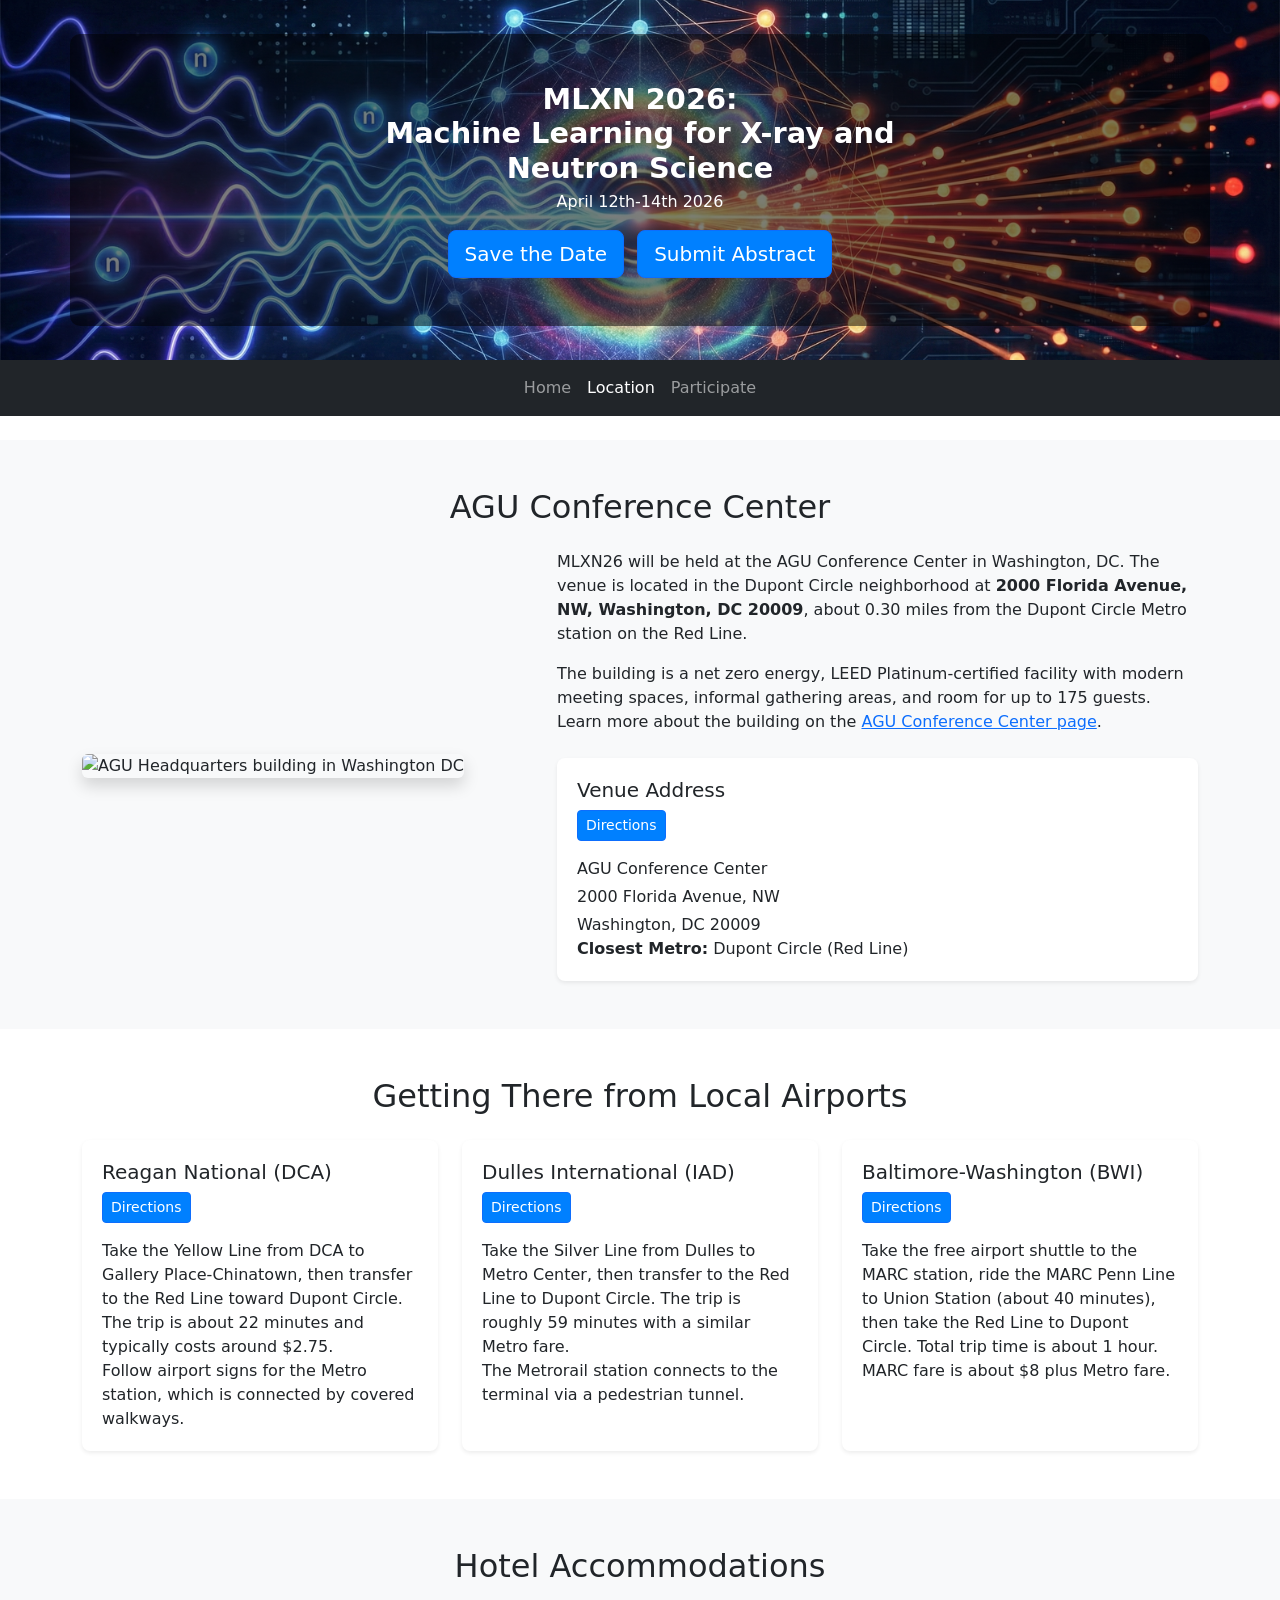
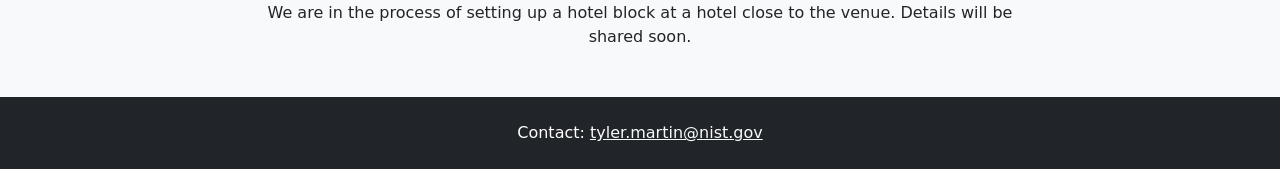
==== location.html @ a0e5fe4f "adds location and participation pages, updates index with new links and event details for MLXN 2026 " ====
<!DOCTYPE html>
<html lang="en">
<head>
    <meta charset="UTF-8">
    <meta name="viewport" content="width=device-width, initial-scale=1.0">
    <title>MLXN 2026 Symposium | Location</title>

    <link href="https://cdn.jsdelivr.net/npm/bootstrap@5.3.2/dist/css/bootstrap.min.css" rel="stylesheet">
    <link href="styles.css" rel="stylesheet">

    <!-- NIST Footer -->
   <link rel="stylesheet" href="https://pages.nist.gov/nist-header-footer/css/nist-combined.css">
   <script src="https://pages.nist.gov/nist-header-footer/js/nist-header-footer.js" type="text/javascript" defer="defer"></script>

    <!-- NIST Leave Notice -->
    <script type="text/javascript" src="https://code.jquery.com/jquery-1.12.4.min.js"></script>
    <script type="text/javascript" src="https://pages.nist.gov/leaveNotice/js/jquery.leaveNotice-nist.min.js"></script>
    <link rel="stylesheet" type="text/css" href="https://pages.nist.gov/leaveNotice/css/jquery.leaveNotice.css" />

    <script type="text/javascript">
        $(function(){
         $('a[rel=external]').leaveNotice();
        });
    </script>
</head>
<body>
    <!-- Hero Section -->
    <header class="hero d-flex flex-column justify-content-center align-items-center text-center">
        <div class="container text-white py-5">
            <h1 class="display-4 fw-bold">MLXN 2026:<br/> Machine Learning for X-ray and <br/> Neutron Science</h1>
            <p class="lead"> April 12th-14th 2026 </p>
            <div class="mt-3">
                <a href="https://forms.gle/ynrV3esvsdwa7TJN9" rel="external" class="btn btn-primary btn-lg me-2">Save the Date</a>
                <a href="https://forms.gle/KNJUFj6BRtzy6MuB9" rel="external" class="btn btn-primary btn-lg">Submit Abstract</a>
            </div>
        </div>
    </header>

    <!-- Navigation Bar -->
    <nav class="navbar navbar-expand-lg navbar-dark bg-dark mb-4">
        <div class="container">
            <button class="navbar-toggler" type="button" data-bs-toggle="collapse" data-bs-target="#navbarNav" aria-controls="navbarNav" aria-expanded="false" aria-label="Toggle navigation">
                <span class="navbar-toggler-icon"></span>
            </button>
            <div class="collapse navbar-collapse justify-content-center" id="navbarNav">
                <ul class="navbar-nav">
                    <li class="nav-item">
                        <a class="nav-link" href="index.html">Home</a>
                    </li>
                    <li class="nav-item">
                        <a class="nav-link active" href="location.html">Location</a>
                    </li>
                    <li class="nav-item">
                        <a class="nav-link" href="participate.html">Participate</a>
                    </li>
                    <!-- 
                    <li class="nav-item">
                        <a class="nav-link" href="schedule.html">Schedule</a>
                    </li>
                    <li class="nav-item">
                        <a class="nav-link" href="https://forms.gle/H5YNSt72dLBRPrXT7" rel="external">Meeting Registration</a>
                    </li>
                    <li class="nav-item">
                        <a class="nav-link" href="https://forms.gle/bDFXMEPGEKgv2yoD7" rel="external">Talk Submission</a>
                    </li> 
                    -->
                </ul>
            </div>
        </div>
    </nav>

    <!-- Conference Center Section -->
    <section class="py-5 bg-light">
        <div class="container">
            <h2 class="text-center mb-4">AGU Conference Center</h2>
            <div class="row align-items-center g-4">
                <div class="col-lg-5">
                    <img src="https://www.agu.org/-/media/Feature/Common/Agu/Images/Building/AboutAGU_642x650.jpg" alt="AGU Headquarters building in Washington DC" class="img-fluid rounded shadow w-100" style="max-height: 420px; object-fit: cover;">
                </div>
                <div class="col-lg-7">
                    <p class="mt-0">
                        MLXN26 will be held at the AGU Conference Center in Washington, DC. The venue is located in the
                        Dupont Circle neighborhood at <strong>2000 Florida Avenue, NW, Washington, DC 20009</strong>,
                        about 0.30 miles from the Dupont Circle Metro station on the Red Line.
                    </p>
                    <p class="mt-3">
                        The building is a net zero energy, LEED Platinum-certified facility with modern meeting spaces,
                        informal gathering areas, and room for up to 175 guests. Learn more about the building on the
                        <a href="https://www.agu.org/building/pages/reserve" rel="external">AGU Conference Center page</a>.
                    </p>
                    <div class="card shadow-sm mt-4">
                        <div class="card-body">
                            <h5 class="card-title">Venue Address</h5>
                            <a href="https://www.google.com/maps/search/?api=1&query=2000+Florida+Avenue+NW,+Washington,+DC+20009" rel="external" class="btn btn-primary btn-sm mb-3">Directions</a>
                            <p class="card-text mb-1">AGU Conference Center</p>
                            <p class="card-text mb-1">2000 Florida Avenue, NW</p>
                            <p class="card-text">Washington, DC 20009</p>
                            <p class="card-text mb-0"><strong>Closest Metro:</strong> Dupont Circle (Red Line)</p>
                        </div>
                    </div>
                </div>
            </div>
        </div>
    </section>

    <!-- Getting There Section -->
    <section class="py-5">
        <div class="container">
            <h2 class="text-center mb-4">Getting There from Local Airports</h2>
            <div class="row g-4">
                <div class="col-lg-4">
                    <div class="card h-100 shadow-sm">
                        <div class="card-body">
                            <h5 class="card-title">Reagan National (DCA)</h5>
                            <a href="https://www.google.com/maps/dir/Ronald+Reagan+Washington+National+Airport,+Arlington,+VA/2000+Florida+Avenue+NW,+Washington,+DC+20009" rel="external" class="btn btn-primary btn-sm mb-3">Directions</a>
                            <p class="card-text">
                                Take the Yellow Line from DCA to Gallery Place-Chinatown, then transfer to the Red Line
                                toward Dupont Circle. The trip is about 22 minutes and typically costs around $2.75.
                            </p>
                            <p class="card-text">
                                Follow airport signs for the Metro station, which is connected by covered walkways.
                            </p>
                        </div>
                    </div>
                </div>
                <div class="col-lg-4">
                    <div class="card h-100 shadow-sm">
                        <div class="card-body">
                            <h5 class="card-title">Dulles International (IAD)</h5>
                            <a href="https://www.google.com/maps/dir/Washington+Dulles+International+Airport,+Saarinen+Circle,+Sterling,+VA/2000+Florida+Avenue+NW,+Washington,+DC+20009" rel="external" class="btn btn-primary btn-sm mb-3">Directions</a>
                            <p class="card-text">
                                Take the Silver Line from Dulles to Metro Center, then transfer to the Red Line to
                                Dupont Circle. The trip is roughly 59 minutes with a similar Metro fare.
                            </p>
                            <p class="card-text">
                                The Metrorail station connects to the terminal via a pedestrian tunnel.
                            </p>
                        </div>
                    </div>
                </div>
                <div class="col-lg-4">
                    <div class="card h-100 shadow-sm">
                        <div class="card-body">
                            <h5 class="card-title">Baltimore-Washington (BWI)</h5>
                            <a href="https://www.google.com/maps/dir/Baltimore%2FWashington+International+Airport,+Baltimore,+MD/2000+Florida+Avenue+NW,+Washington,+DC+20009" rel="external" class="btn btn-primary btn-sm mb-3">Directions</a>
                            <p class="card-text">
                                Take the free airport shuttle to the MARC station, ride the MARC Penn Line to Union Station
                                (about 40 minutes), then take the Red Line to Dupont Circle. Total trip time is about 1 hour.
                            </p>
                            <p class="card-text">
                                MARC fare is about $8 plus Metro fare.
                            </p>
                        </div>
                    </div>
                </div>
            </div>
        </div>
    </section>

    <!-- Hotel Section -->
    <section class="py-5 bg-light">
        <div class="container text-center">
            <h2>Hotel Accommodations</h2>
            <p class="mt-3">
                We are in the process of setting up a hotel block at a hotel close to the venue. Details will be shared soon.
            </p>
        </div>
    </section>

    <!-- Footer -->
    <footer class="py-4 bg-dark text-white text-center">
        <p>Contact: <a href="mailto:tyler.martin@nist.gov" class="text-light">tyler.martin@nist.gov</a></p>
    </footer>

    <script src="https://cdn.jsdelivr.net/npm/bootstrap@5.3.2/dist/js/bootstrap.bundle.min.js"></script>
</body>
</html>
---- styles.css ----
/* Hero Section */
.hero {
    position: relative;
    background: url('header.png') no-repeat center top/cover;
    background-position: center 30%; /* Focus on the top 30% of the image */
    height: 40vh;
    display: flex;
    justify-content: center;
    align-items: center;
    text-align: center;
    padding: 20px;
    overflow: hidden; /* Ensure the image doesn't overflow */
}

.hero .container {
    background: rgba(0, 0, 0, 0.5);
    padding: 15px;
    border-radius: 10px;
    width: 100%;
}

.hero h1 {
    font-size: 1.8em;
    margin: 0;
}

.hero p {
    font-size: 1em;
    margin: 5px 0 15px;
    max-width: none;
}

p {
    max-width: 750px;
    margin: 0 auto;
}

/* Buttons */
button {
    padding: 10px 20px;
    border: none;
    border-radius: 5px;
    cursor: pointer;
    font-size: 16px;
}

.btn-primary {
    background: #0080ff;
    color: white;
}

.btn-primary:hover {
    background: #0056b3;
}

.btn-secondary {
    background: #ddd;
    color: #333;
}

.btn-secondary:hover {
    background: #bbb;
}

#gantt-chart {
    margin: 0 auto;
    max-width: 900px; /* Make the chart responsive */
}

/* Responsive adjustments */
@media (max-width: 576px) {
    .hero {
        height: auto;
        padding: 30px 20px;
    }

    .hero h1 {
        font-size: 1.5em;
    }

    .hero p {
        font-size: 0.9em;
    }

    .btn-primary, .btn-secondary {
        font-size: 14px;
        padding: 8px 16px;
    }

    .container {
        padding: 10px;
    }
    
    /* Improved mobile schedule layout */
    .schedule-container {
        height: 50vh; /* Reduce height on mobile for better usability */
        margin-bottom: 20px; /* Add spacing between table and details pane */
        -webkit-overflow-scrolling: touch; /* Smooth scrolling on iOS */
    }
    
    .event-details {
        height: auto; /* Let it take natural height on mobile */
        max-height: 75vh; /* Limit maximum height but give more space */
        margin-top: 30px; /* Add more spacing from the table */
    }
    
    .event-details-scroll {
        max-height: calc(50vh - 56px); /* Adjust for mobile */
        -webkit-overflow-scrolling: touch; /* Smooth scrolling on iOS */
    }
    
    #scheduleTable td {
        padding: 10px 8px; /* Reduce padding on mobile for more content space */
    }
    
    /* Make table more touch-friendly */
    .event-row {
        padding: 12px 0;
    }
    
    /* Improve visibility of active row on mobile */
    #scheduleTable tbody tr.active {
        background-color: rgba(13, 110, 253, 0.2); /* More visible highlight */
    }
    
    /* Fix for PDF export button and region indicators on mobile */
    .card-header .d-flex {
        flex-direction: column;
        align-items: flex-start !important;
    }
    
    #exportPdf {
        margin-top: 12px;
        align-self: flex-start;
    }
    
    /* Region indicators spacing on mobile */
    .region-indicator + span {
        white-space: nowrap;
    }
    
    #scheduleTable tbody tr {
        min-height: 50px; /* Ensure touch targets are large enough */
    }
}

.schedule-container {
    height: 80vh;
    overflow-y: auto;
}
.event-details {
    position: sticky;
    top: 0;
    height: 80vh;
}
.event-details .card {
    display: flex;
    flex-direction: column;
    height: 100%;
}
.event-details-scroll {
    overflow-y: auto;
    max-height: calc(80vh - 56px); /* Subtract the header height */
}
.event-row {
    cursor: pointer;
    transition: background-color 0.2s;
}
.event-row:hover {
    background-color: #f8f9fa;
}
.event-row.active {
    background-color: #e9ecef;
}
.event-details-card {
    display: none;
}
.event-details-card.show {
    display: block;
}
.time-cell {
    display: flex;
    align-items: center;
}
.combined-time {
    white-space: nowrap;
}
.utc-time {
    display: block;
    font-weight: bold;
}
.local-time {
    display: block;
    color: #666;
    font-size: 0.85em;
    margin-top: 2px;
}

#scheduleTable {
    border-collapse: separate;
    border-spacing: 0;
}

#scheduleTable thead th {
    background-color: #f8f9fa;
    border-bottom: 2px solid #dee2e6;
    position: sticky;
    top: 0;
    z-index: 10;
    padding: 12px 15px;
    font-weight: 600;
}

#scheduleTable tbody tr {
    transition: all 0.2s ease;
    border-left: 3px solid transparent;
}

#scheduleTable tbody tr:hover {
    background-color: rgba(13, 110, 253, 0.05);
    border-left: 3px solid #0d6efd;
}

#scheduleTable tbody tr.active {
    background-color: rgba(13, 110, 253, 0.1);
    border-left: 3px solid #0d6efd;
}

#scheduleTable td {
    padding: 12px 15px;
    vertical-align: middle;
}

.card {
    border: none;
    box-shadow: 0 4px 6px rgba(0, 0, 0, 0.1);
    border-radius: 8px;
    overflow: hidden;
}

.card-header {
    background-color: #f8f9fa;
    border-bottom: 1px solid rgba(0, 0, 0, 0.05);
    padding: 15px 20px;
}

.card-body {
    padding: 20px;
}

/* Region indicators */
.region-indicators {
    display: flex;
    gap: 5px;
}

.region-indicator {
    display: inline-block;
    width: 12px;
    height: 12px;
    border-radius: 50%;
    margin-right: 5px; /* Increased spacing */
}

.region-europe {
    background-color: #1f77b4;
}
.region-eastern {
    background-color: #ff7f0e;
}
.region-western {
    background-color: #2ca02c;
}
.region-asia {
    background-color: #d62728;
}

/* Event details styling */
.event-details-card {
    opacity: 0;
    transform: translateY(10px);
    transition: all 0.3s ease;
}

.event-details-card.show {
    opacity: 1;
    transform: translateY(0);
}

#eventTags .badge {
    font-weight: 500;
    padding: 6px 10px;
    border-radius: 4px;
    margin-bottom: 8px;
}

#eventTitle {
    font-weight: 600;
    line-height: 1.3;
    font-size: 1.4rem;
}

.schedule-container {
    border-radius: 8px;
    overflow: hidden;
}

/* Scrollbar styling */
::-webkit-scrollbar {
    width: 8px;
    height: 8px;
}

::-webkit-scrollbar-track {
    background: #f1f1f1;
    border-radius: 10px;
}

::-webkit-scrollbar-thumb {
    background: #c1c1c1;
    border-radius: 10px;
}

::-webkit-scrollbar-thumb:hover {
    background: #a8a8a8;
}

/* Alert styling */
.alert {
    border-radius: 8px;
    border: none;
    box-shadow: 0 2px 4px rgba(0, 0, 0, 0.05);
}

/* Location section styling */
.location-section {
    background-color: #e9ecef;
    border-top: 3px solid #dee2e6;
    border-bottom: 3px solid #dee2e6;
}
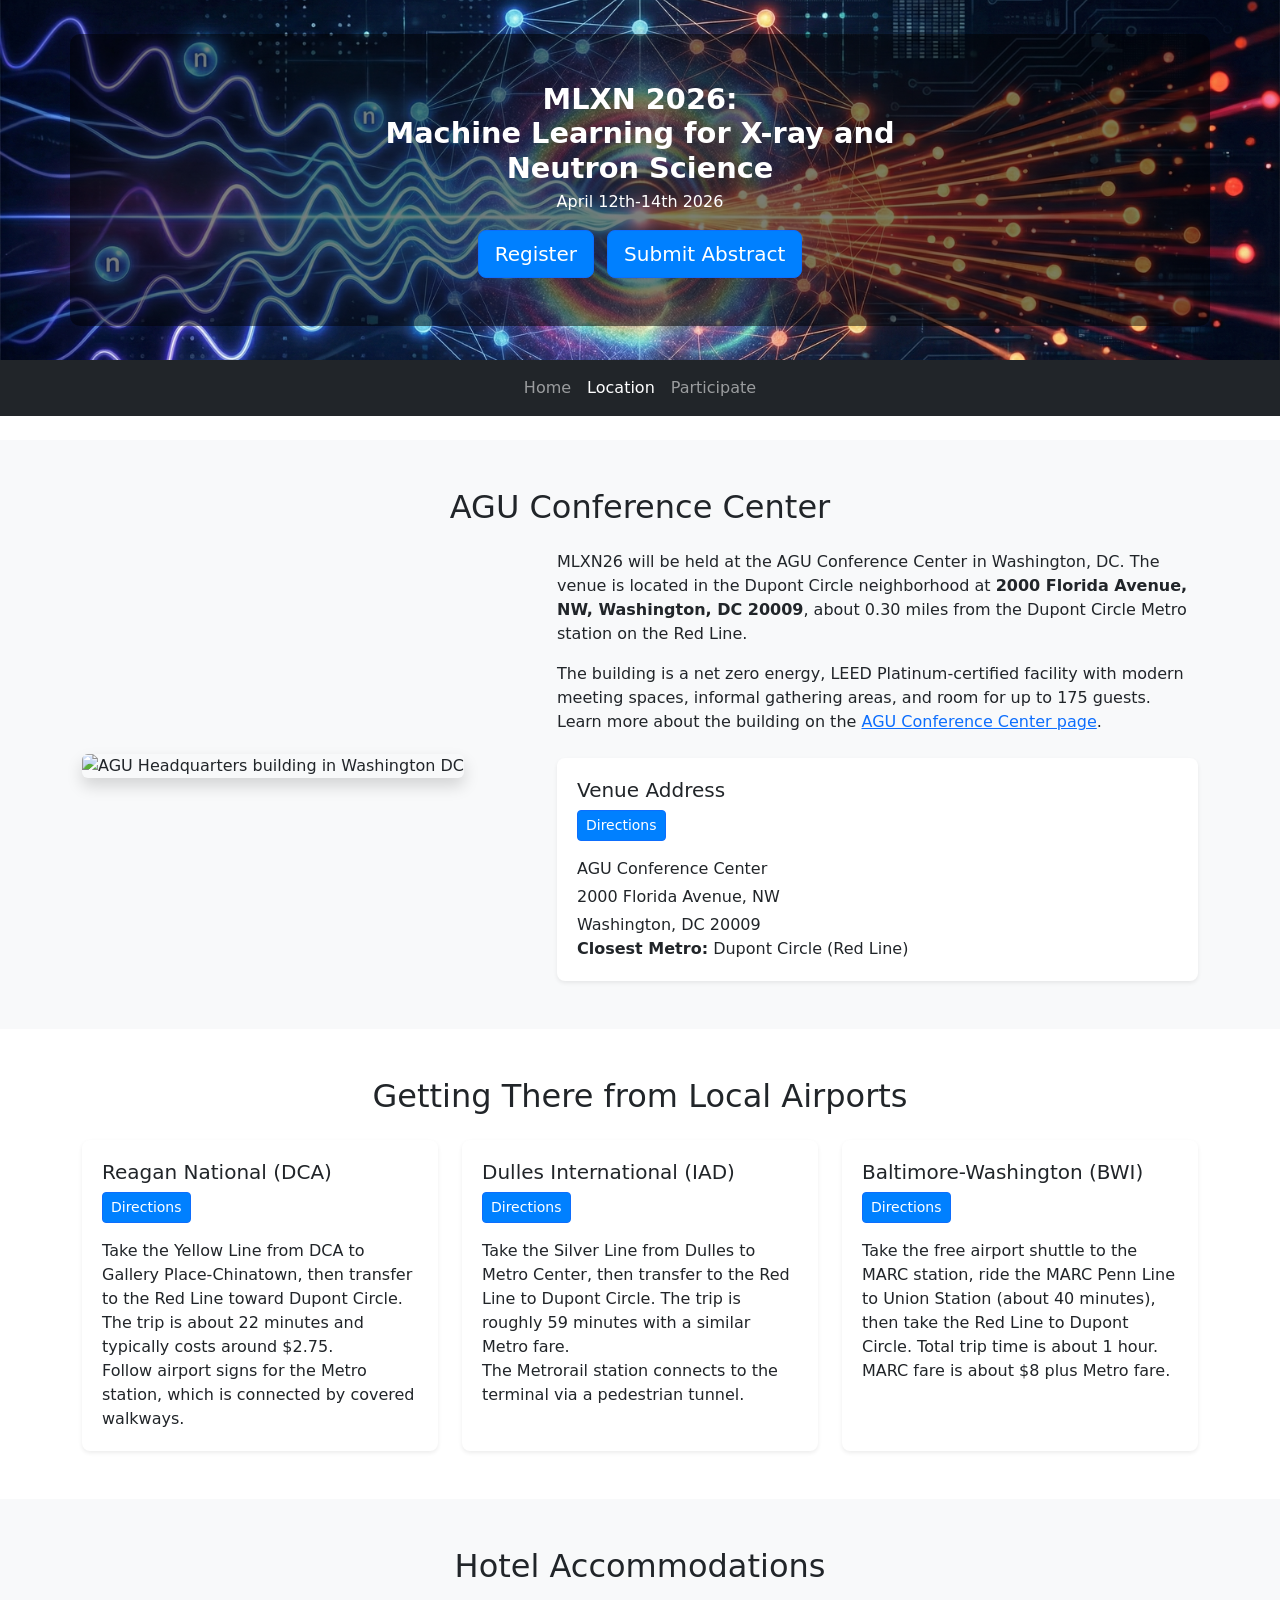
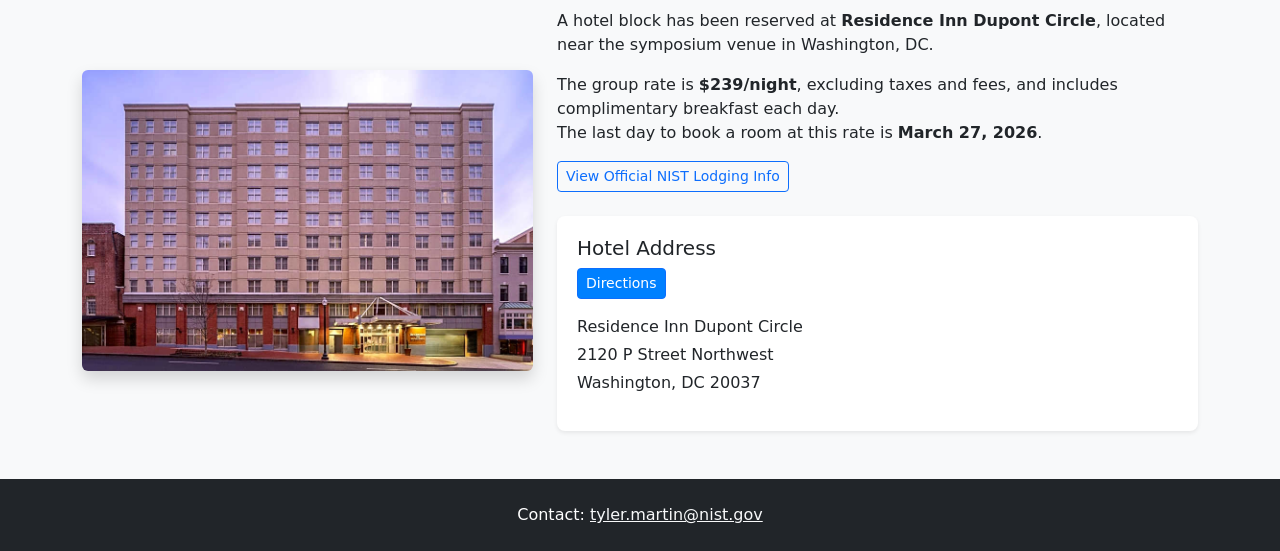
==== commit 99bb0dce: "refactors external link handling, updates registration links, and adds hotel accommodations section " ====
--- a/location.html
+++ b/location.html
@@ -19,7 +19,9 @@
 
     <script type="text/javascript">
         $(function(){
-         $('a[rel=external]').leaveNotice();
+         $('a[rel=external]').filter(function () {
+             return !/\.nist\.gov$/i.test(this.hostname) && this.hostname.toLowerCase() !== 'nist.gov';
+         }).leaveNotice();
         });
     </script>
 </head>
@@ -30,7 +32,7 @@
             <h1 class="display-4 fw-bold">MLXN 2026:<br/> Machine Learning for X-ray and <br/> Neutron Science</h1>
             <p class="lead"> April 12th-14th 2026 </p>
             <div class="mt-3">
-                <a href="https://forms.gle/ynrV3esvsdwa7TJN9" rel="external" class="btn btn-primary btn-lg me-2">Save the Date</a>
+                <a href="https://www.nist.gov/news-events/events/2026/04/mlxn-machine-learning-x-ray-and-neutron-scattering" rel="external" class="btn btn-primary btn-lg me-2">Register</a>
                 <a href="https://forms.gle/KNJUFj6BRtzy6MuB9" rel="external" class="btn btn-primary btn-lg">Submit Abstract</a>
             </div>
         </div>
@@ -159,11 +161,38 @@
 
     <!-- Hotel Section -->
     <section class="py-5 bg-light">
-        <div class="container text-center">
-            <h2>Hotel Accommodations</h2>
-            <p class="mt-3">
-                We are in the process of setting up a hotel block at a hotel close to the venue. Details will be shared soon.
-            </p>
+        <div class="container">
+            <h2 class="text-center mb-4">Hotel Accommodations</h2>
+            <div class="row align-items-center g-4">
+                <div class="col-lg-5">
+                    <img src="residence_inn.jpeg" alt="Dupont Circle neighborhood near Residence Inn hotel" class="img-fluid rounded shadow w-100" style="max-height: 420px; object-fit: cover;">
+                </div>
+                <div class="col-lg-7">
+                    <p class="mt-0">
+                        A hotel block has been reserved at <strong>Residence Inn Dupont Circle</strong>, located near the
+                        symposium venue in Washington, DC.
+                    </p>
+                    <p class="mt-3">
+                        The group rate is <strong>$239/night</strong>, excluding taxes and fees, and includes complimentary
+                        breakfast each day.
+                    </p>
+                    <p class="mb-0">
+                        The last day to book a room at this rate is <strong>March 27, 2026</strong>.
+                    </p>
+                    <p class="mt-3">
+                        <a href="https://www.nist.gov/news-events/events/2026/04/mlxn-machine-learning-x-ray-and-neutron-scattering" rel="external" class="btn btn-outline-primary btn-sm">View Official NIST Lodging Info</a>
+                    </p>
+                    <div class="card shadow-sm mt-4">
+                        <div class="card-body">
+                            <h5 class="card-title">Hotel Address</h5>
+                            <a href="https://www.google.com/maps/search/?api=1&query=2120+P+Street+Northwest,+Washington,+DC+20037" rel="external" class="btn btn-primary btn-sm mb-3">Directions</a>
+                            <p class="card-text mb-1">Residence Inn Dupont Circle</p>
+                            <p class="card-text mb-1">2120 P Street Northwest</p>
+                            <p class="card-text mb-3">Washington, DC 20037</p>
+                        </div>
+                    </div>
+                </div>
+            </div>
         </div>
     </section>
 
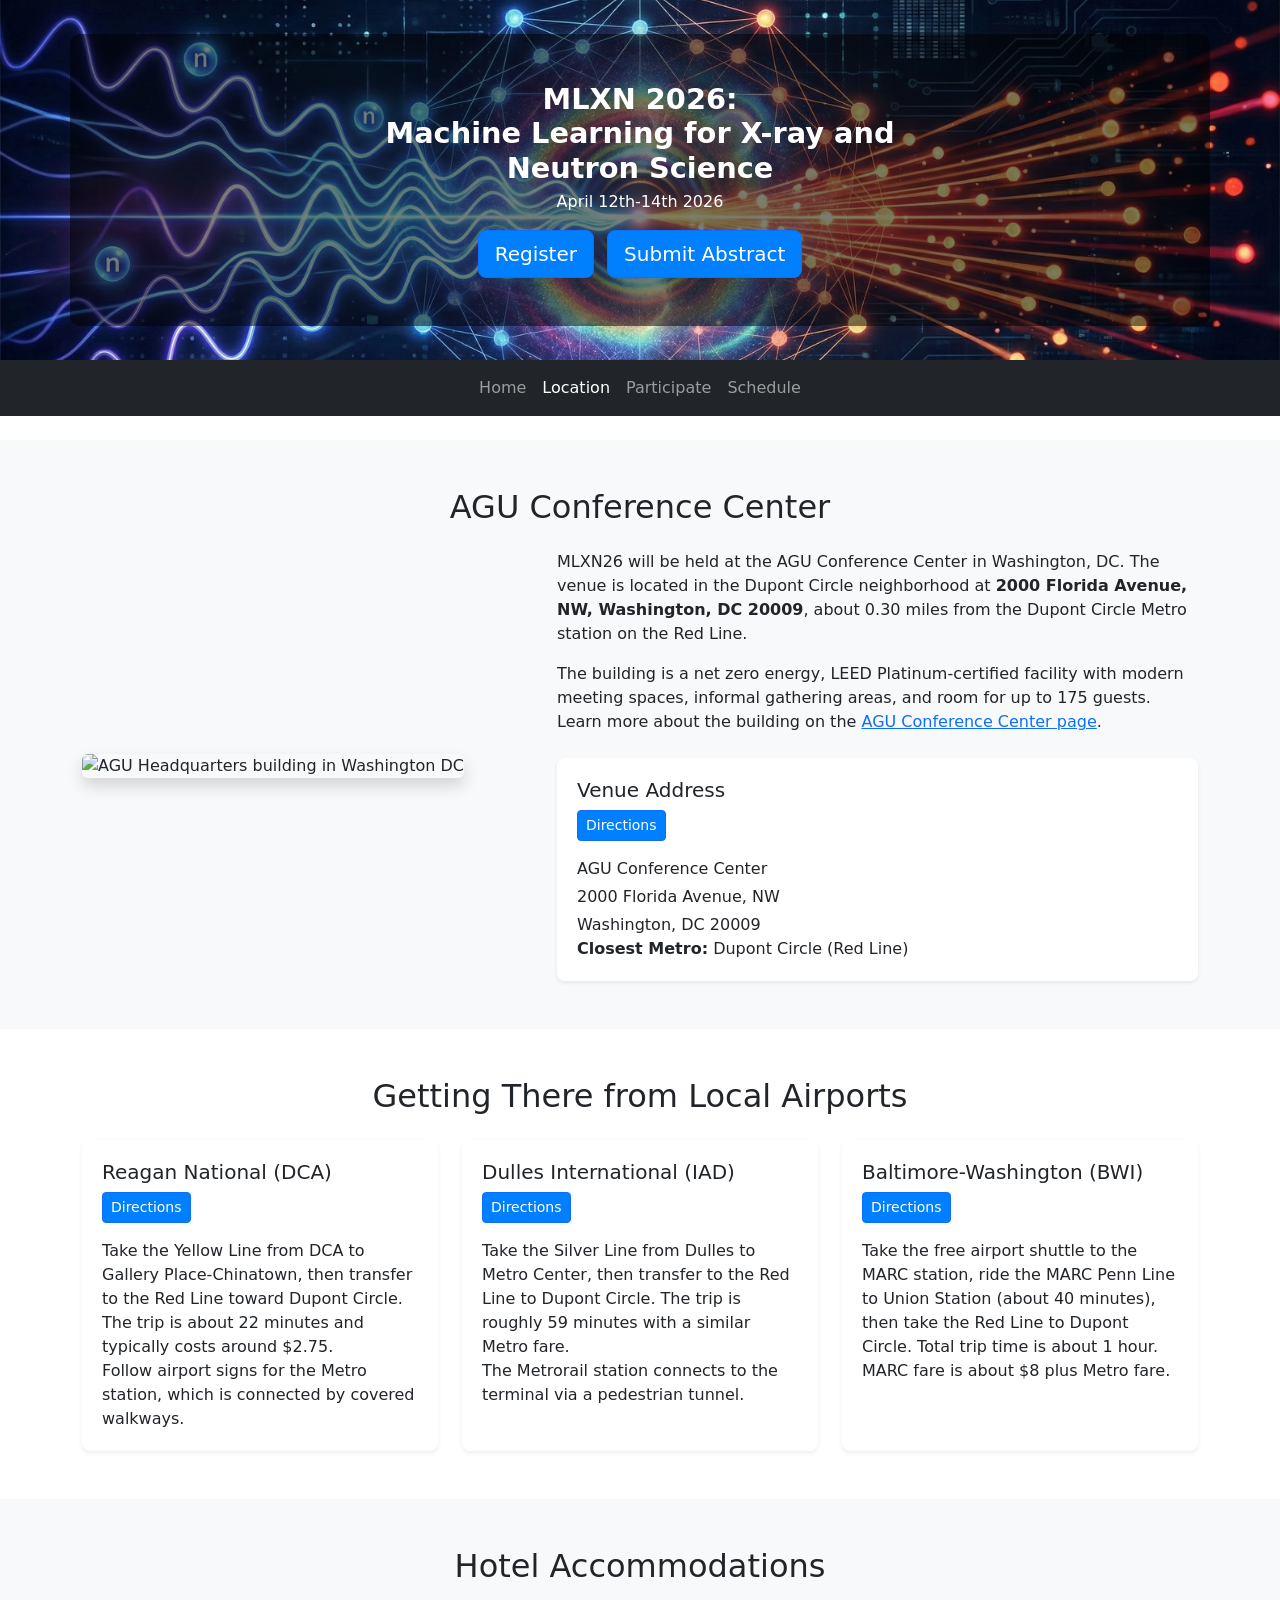
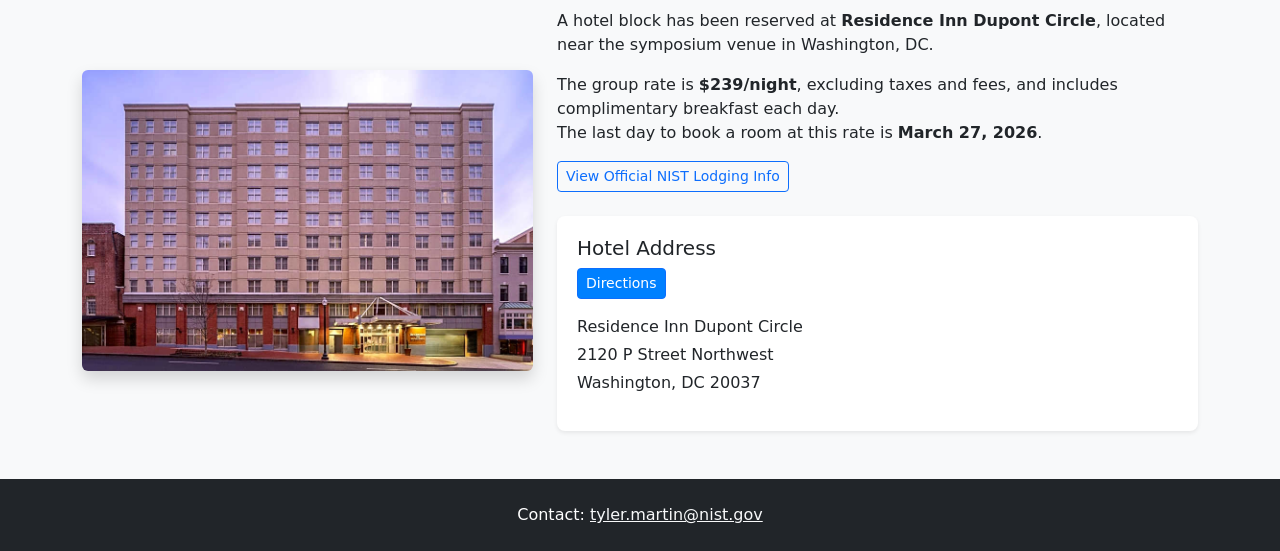
==== commit 149f1ab1: "Add new images and update schedule page - Added multiple new images for speakers and placeholders in" ====
--- a/location.html
+++ b/location.html
@@ -55,10 +55,10 @@
                     <li class="nav-item">
                         <a class="nav-link" href="participate.html">Participate</a>
                     </li>
+                    <li class="nav-item">
+                        <a class="nav-link" href="schedule.html">Schedule</a>
+                    </li>
                     <!-- 
-                    <li class="nav-item">
-                        <a class="nav-link" href="schedule.html">Schedule</a>
-                    </li>
                     <li class="nav-item">
                         <a class="nav-link" href="https://forms.gle/H5YNSt72dLBRPrXT7" rel="external">Meeting Registration</a>
                     </li>
--- a/styles.css
+++ b/styles.css
@@ -337,4 +337,122 @@
     background-color: #e9ecef;
     border-top: 3px solid #dee2e6;
     border-bottom: 3px solid #dee2e6;
-}+}
+
+.schedule-page {
+    background:
+        radial-gradient(circle at top right, rgba(13, 110, 253, 0.08), transparent 28%),
+        linear-gradient(180deg, #f8fbff 0%, #ffffff 38%);
+}
+
+.schedule-intro {
+    max-width: 760px;
+    margin: 0 auto 2rem;
+    text-align: center;
+}
+
+.schedule-intro .eyebrow {
+    display: inline-block;
+    margin-bottom: 0.75rem;
+    padding: 0.35rem 0.85rem;
+    border-radius: 999px;
+    background: rgba(13, 110, 253, 0.1);
+    color: #0d6efd;
+    font-size: 0.8rem;
+    font-weight: 700;
+    letter-spacing: 0.08em;
+    text-transform: uppercase;
+}
+
+.speaker-grid {
+    display: grid;
+    grid-template-columns: repeat(auto-fit, minmax(240px, 1fr));
+    gap: 1.25rem;
+}
+
+.speaker-card {
+    position: relative;
+    display: flex;
+    flex-direction: column;
+    height: 100%;
+    border: 1px solid rgba(13, 110, 253, 0.1);
+    border-radius: 18px;
+    background: linear-gradient(180deg, #ffffff 0%, #f7faff 100%);
+    box-shadow: 0 12px 30px rgba(15, 23, 42, 0.07);
+    transition: transform 0.2s ease, box-shadow 0.2s ease;
+}
+
+.speaker-card::before {
+    content: "";
+    position: absolute;
+    inset: 0 auto auto 0;
+    width: 100%;
+    height: 4px;
+    border-radius: 18px 18px 0 0;
+    background: linear-gradient(90deg, #0d6efd, #63a4ff);
+}
+
+.speaker-card:hover {
+    transform: translateY(-3px);
+    box-shadow: 0 16px 34px rgba(15, 23, 42, 0.12);
+}
+
+.speaker-photo-wrap {
+    aspect-ratio: 1 / 1;
+    overflow: hidden;
+    border-radius: 18px 18px 0 0;
+    background: linear-gradient(180deg, #eef4fb 0%, #e3edf9 100%);
+}
+
+.speaker-photo {
+    width: 100%;
+    height: 100%;
+    object-fit: cover;
+    object-position: center;
+    display: block;
+}
+
+.speaker-photo.placeholder {
+    object-fit: contain;
+    padding: 2rem;
+}
+
+.speaker-card-body {
+    padding: 1.35rem 1.5rem 1.5rem;
+}
+
+.speaker-name {
+    margin: 0 0 0.75rem;
+    font-size: 1.15rem;
+    line-height: 1.35;
+}
+
+.speaker-affiliation {
+    margin: 0;
+    color: #495057;
+    font-weight: 500;
+}
+
+.speaker-affiliation.missing {
+    color: #6c757d;
+    font-style: italic;
+    font-weight: 400;
+}
+
+@media (max-width: 576px) {
+    .speaker-grid {
+        grid-template-columns: 1fr;
+    }
+
+    .speaker-card {
+        border-radius: 16px;
+    }
+
+    .speaker-photo-wrap {
+        border-radius: 16px 16px 0 0;
+    }
+
+    .speaker-card-body {
+        padding: 1.15rem 1.2rem 1.25rem;
+    }
+}
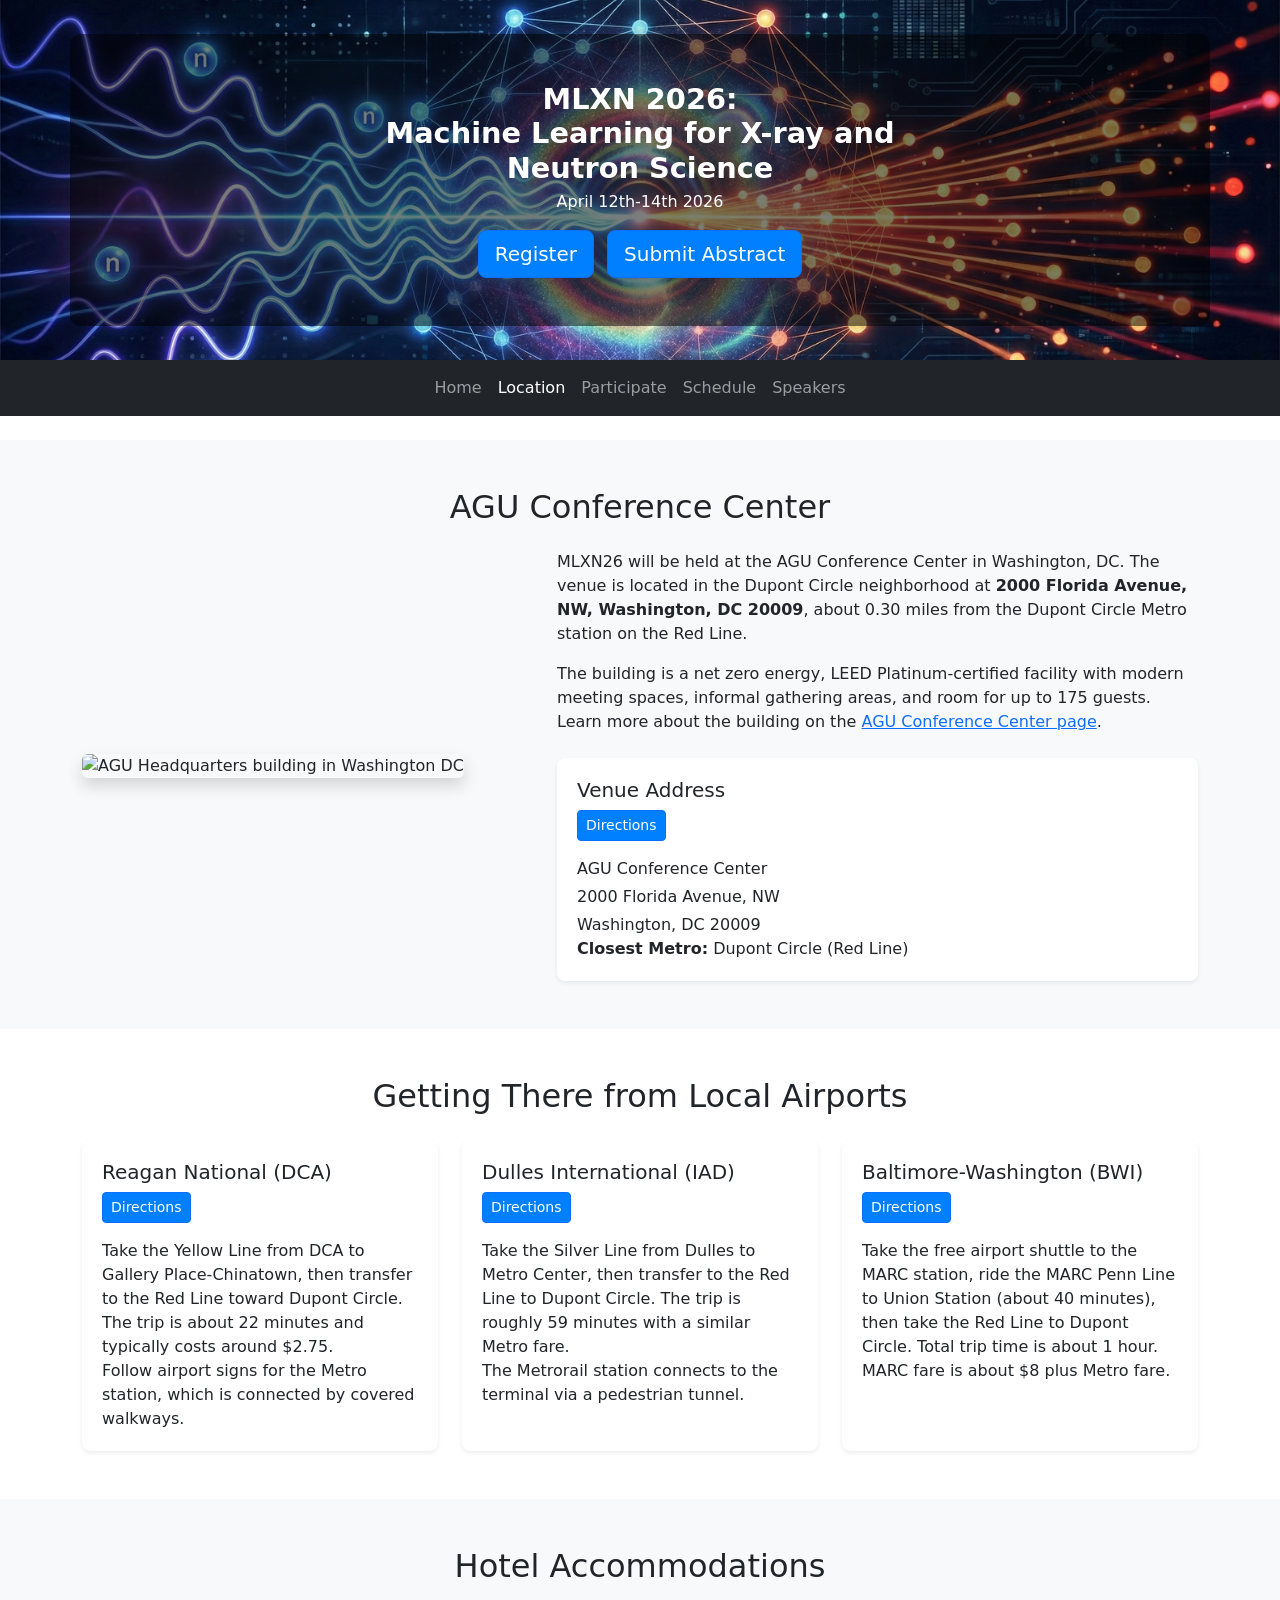
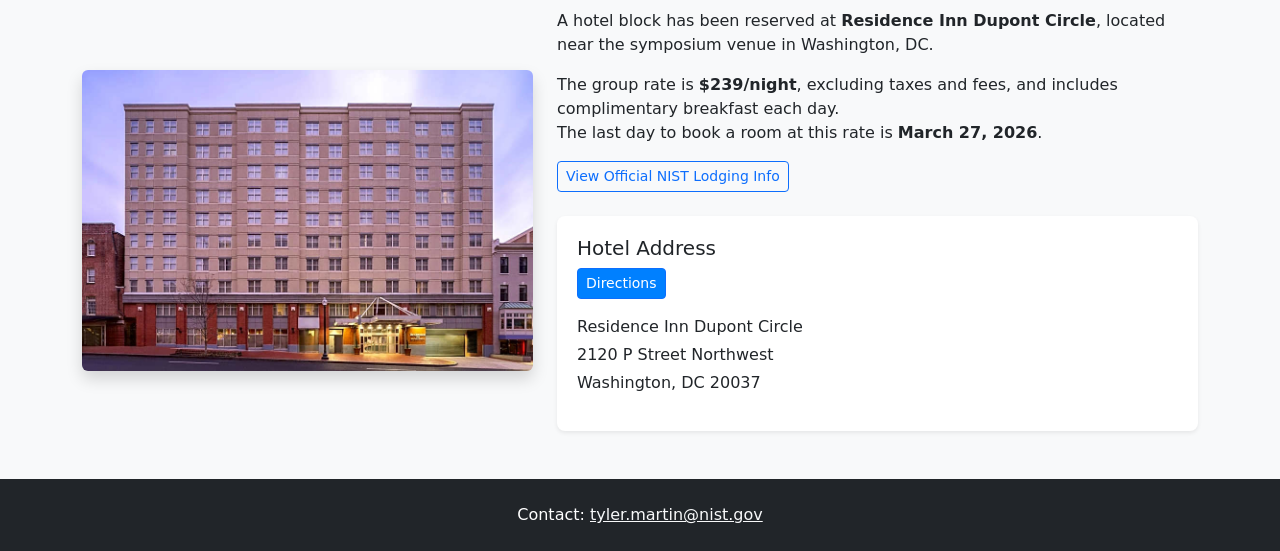
==== commit ef3948fe: "feat: enhance schedule page with agenda layout and speakers page - Updated schedule.html to change b" ====
--- a/location.html
+++ b/location.html
@@ -58,6 +58,9 @@
                     <li class="nav-item">
                         <a class="nav-link" href="schedule.html">Schedule</a>
                     </li>
+                    <li class="nav-item">
+                        <a class="nav-link" href="speakers.html">Speakers</a>
+                    </li>
                     <!-- 
                     <li class="nav-item">
                         <a class="nav-link" href="https://forms.gle/H5YNSt72dLBRPrXT7" rel="external">Meeting Registration</a>
--- a/styles.css
+++ b/styles.css
@@ -339,6 +339,27 @@
     border-bottom: 3px solid #dee2e6;
 }
 
+.schedule-agenda-page {
+    --agenda-accent: #2f6fda;
+    --agenda-accent-deep: #244f8f;
+    --agenda-accent-soft: rgba(47, 111, 218, 0.1);
+    --agenda-panel-border: #d8e2ef;
+    --agenda-grid-border: #d7e0ea;
+    --agenda-header-bg: linear-gradient(135deg, #486a94 0%, #355274 100%);
+    --agenda-time-bg: #f6f9fc;
+    --agenda-talk-bg: #8fd6e7;
+    --agenda-break-bg: #c58a3a;
+    --agenda-break-text: #fff8ea;
+    --agenda-meal-bg: #b5d39b;
+    --agenda-neutral-bg: #f8fafc;
+    --agenda-social-bg: #cdd6e2;
+    --agenda-body-text: #223244;
+    background:
+        radial-gradient(circle at top right, rgba(13, 110, 253, 0.08), transparent 28%),
+        linear-gradient(180deg, #f8fbff 0%, #ffffff 38%);
+}
+
+.speakers-page,
 .schedule-page {
     background:
         radial-gradient(circle at top right, rgba(13, 110, 253, 0.08), transparent 28%),
@@ -349,6 +370,17 @@
     max-width: 760px;
     margin: 0 auto 2rem;
     text-align: center;
+}
+
+.schedule-status-note {
+    max-width: 860px;
+    margin: 0 auto 1.5rem;
+    padding: 0.95rem 1.15rem;
+    border-left: 4px solid var(--agenda-accent);
+    border-radius: 8px;
+    background: #eef4ff;
+    color: var(--agenda-body-text);
+    box-shadow: 0 2px 4px rgba(0, 0, 0, 0.04);
 }
 
 .schedule-intro .eyebrow {
@@ -364,6 +396,223 @@
     text-transform: uppercase;
 }
 
+.agenda-layout {
+    display: grid;
+    grid-template-columns: minmax(0, 1fr) 320px;
+    gap: 1.5rem;
+    align-items: start;
+}
+
+.agenda-board-shell,
+.agenda-detail-card {
+    border: 1px solid var(--agenda-panel-border);
+    border-radius: 8px;
+    background: #ffffff;
+    box-shadow: 0 10px 24px rgba(25, 43, 68, 0.08);
+}
+
+.agenda-board-header {
+    padding: 1.2rem 1.25rem 0.9rem;
+    border-bottom: 1px solid rgba(36, 79, 143, 0.08);
+    background: linear-gradient(180deg, #fbfdff 0%, #f4f8fc 100%);
+    border-radius: 8px 8px 0 0;
+}
+
+.agenda-board {
+    padding: 1rem;
+}
+
+.agenda-grid {
+    --agenda-time-width: 9.25rem;
+    --agenda-slot-height: 2.55rem;
+    display: grid;
+    grid-template-columns: var(--agenda-time-width) repeat(var(--agenda-day-count, 3), minmax(220px, 1fr));
+    gap: 0;
+    border: 1px solid var(--agenda-grid-border);
+    border-radius: 8px;
+    overflow: auto;
+    background: #ffffff;
+}
+
+.agenda-corner,
+.agenda-day-header {
+    display: flex;
+    align-items: center;
+    justify-content: center;
+    min-height: 3.4rem;
+    padding: 0.75rem;
+    font-weight: 700;
+    text-align: center;
+    color: #ffffff;
+    background: var(--agenda-header-bg);
+    border-right: 1px solid rgba(255, 255, 255, 0.18);
+}
+
+.agenda-corner {
+    position: sticky;
+    left: 0;
+    z-index: 3;
+}
+
+.agenda-day-header:last-child {
+    border-right: 0;
+}
+
+.agenda-time-column {
+    position: sticky;
+    left: 0;
+    z-index: 2;
+    background: var(--agenda-time-bg);
+    border-right: 1px solid var(--agenda-grid-border);
+}
+
+.agenda-time-label {
+    display: flex;
+    align-items: flex-start;
+    justify-content: flex-end;
+    height: var(--agenda-slot-height);
+    padding: 0.35rem 0.9rem 0 0.5rem;
+    font-weight: 600;
+    color: #33465b;
+    border-bottom: 1px solid var(--agenda-grid-border);
+    white-space: nowrap;
+}
+
+.agenda-day-track {
+    position: relative;
+    display: grid;
+    grid-template-rows: repeat(var(--agenda-slot-count, 26), var(--agenda-slot-height));
+    gap: 0;
+    padding: 0;
+    background:
+        repeating-linear-gradient(
+            to bottom,
+            #ffffff 0,
+            #ffffff calc(var(--agenda-slot-height) - 1px),
+            var(--agenda-grid-border) calc(var(--agenda-slot-height) - 1px),
+            var(--agenda-grid-border) var(--agenda-slot-height)
+        );
+    border-right: 1px solid var(--agenda-grid-border);
+}
+
+.agenda-day-track:last-child {
+    border-right: 0;
+}
+
+.agenda-event {
+    position: relative;
+    z-index: 1;
+    display: flex;
+    flex-direction: column;
+    justify-content: center;
+    gap: 0.25rem;
+    margin: 0;
+    padding: 0.55rem 0.5rem;
+    border: 0;
+    border-radius: 0;
+    text-align: center;
+    font-weight: 700;
+    line-height: 1.2;
+    color: #193042;
+    box-shadow: inset 0 0 0 1px rgba(0, 0, 0, 0.05);
+    transition: transform 0.16s ease, box-shadow 0.16s ease, filter 0.16s ease;
+}
+
+.agenda-event:hover,
+.agenda-event:focus-visible {
+    z-index: 2;
+    filter: brightness(1.015) saturate(1.02);
+    transform: scale(1.01);
+    box-shadow: inset 0 0 0 2px rgba(47, 111, 218, 0.22);
+    outline: none;
+}
+
+.agenda-event.is-active {
+    z-index: 3;
+    box-shadow:
+        inset 0 0 0 3px rgba(47, 111, 218, 0.42),
+        0 6px 14px rgba(47, 111, 218, 0.12);
+}
+
+.agenda-event-title {
+    display: block;
+}
+
+.agenda-event-subtitle {
+    display: block;
+    font-size: 0.92rem;
+    font-weight: 700;
+}
+
+.theme-talk {
+    background: var(--agenda-talk-bg);
+}
+
+.theme-break {
+    background: var(--agenda-break-bg);
+    color: var(--agenda-break-text);
+}
+
+.theme-meal {
+    background: var(--agenda-meal-bg);
+}
+
+.theme-neutral {
+    background: var(--agenda-neutral-bg);
+}
+
+.theme-social {
+    background: var(--agenda-social-bg);
+}
+
+.agenda-detail-shell {
+    position: sticky;
+    top: 1rem;
+    width: 100%;
+    max-width: 320px;
+}
+
+.agenda-detail-card {
+    padding: 1.5rem;
+}
+
+.agenda-detail-summary {
+    color: #4f5f72;
+    margin-bottom: 1.35rem;
+}
+
+.agenda-detail-meta {
+    display: grid;
+    grid-template-columns: 1fr;
+    gap: 0.95rem;
+    margin: 0 0 1.5rem;
+}
+
+.agenda-detail-meta div {
+    padding-bottom: 0.95rem;
+    border-bottom: 1px solid rgba(33, 37, 41, 0.08);
+}
+
+.agenda-detail-meta dt {
+    margin-bottom: 0.25rem;
+    font-size: 0.78rem;
+    font-weight: 700;
+    letter-spacing: 0.06em;
+    text-transform: uppercase;
+    color: #637487;
+}
+
+.agenda-detail-meta dd {
+    margin: 0;
+    font-weight: 600;
+    color: var(--agenda-body-text);
+}
+
+.agenda-detail-section h4 {
+    margin-bottom: 0.7rem;
+    font-size: 1rem;
+}
+
 .speaker-grid {
     display: grid;
     grid-template-columns: repeat(auto-fit, minmax(240px, 1fr));
@@ -408,7 +657,7 @@
     width: 100%;
     height: 100%;
     object-fit: cover;
-    object-position: center;
+    object-position: center var(--speaker-focus-y, 50%);
     display: block;
 }
 
@@ -456,3 +705,30 @@
         padding: 1.15rem 1.2rem 1.25rem;
     }
 }
+
+@media (max-width: 1199px) {
+    .agenda-layout {
+        grid-template-columns: 1fr;
+    }
+
+    .agenda-detail-shell {
+        position: static;
+        max-width: none;
+    }
+}
+
+@media (max-width: 767px) {
+    .agenda-grid {
+        min-width: 760px;
+    }
+
+    .agenda-board {
+        padding: 1rem 0.85rem 0.95rem;
+    }
+
+    .agenda-board-header,
+    .agenda-detail-card {
+        padding-left: 1rem;
+        padding-right: 1rem;
+    }
+}
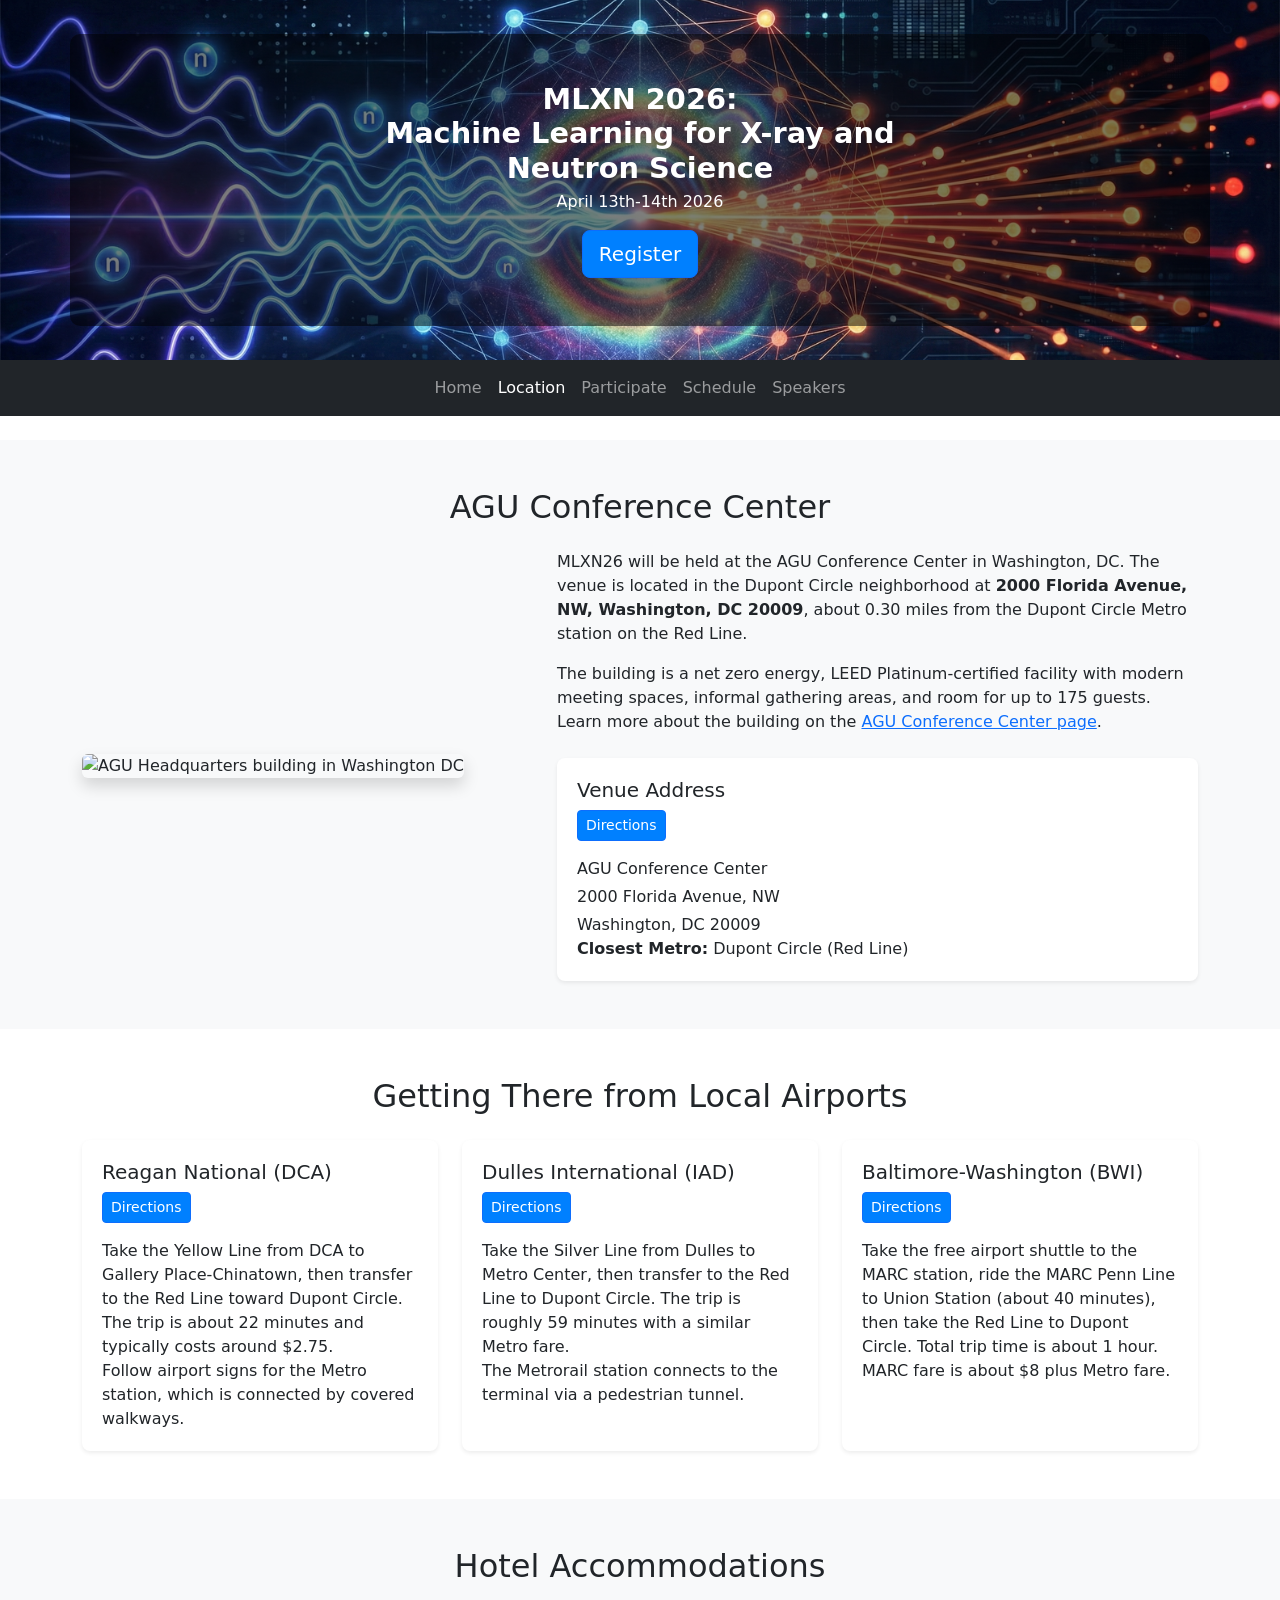
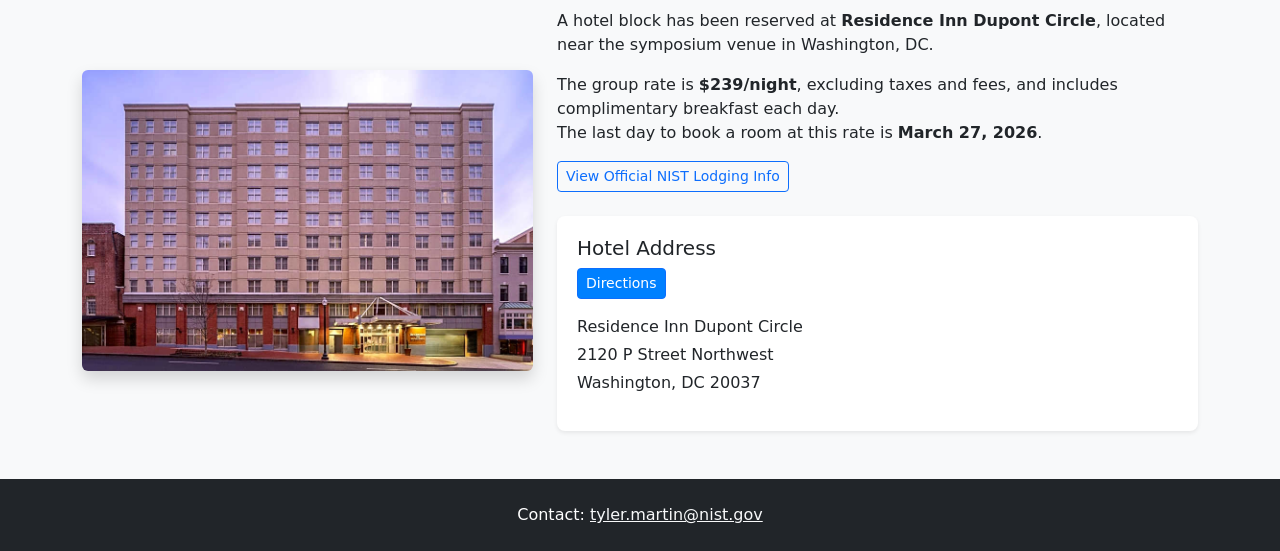
==== commit a4cd0577: "feat: update event dates, speaker details, and add new speaker images" ====
--- a/location.html
+++ b/location.html
@@ -30,10 +30,9 @@
     <header class="hero d-flex flex-column justify-content-center align-items-center text-center">
         <div class="container text-white py-5">
             <h1 class="display-4 fw-bold">MLXN 2026:<br/> Machine Learning for X-ray and <br/> Neutron Science</h1>
-            <p class="lead"> April 12th-14th 2026 </p>
+            <p class="lead"> April 13th-14th 2026 </p>
             <div class="mt-3">
-                <a href="https://www.nist.gov/news-events/events/2026/04/mlxn-machine-learning-x-ray-and-neutron-scattering" rel="external" class="btn btn-primary btn-lg me-2">Register</a>
-                <a href="https://forms.gle/KNJUFj6BRtzy6MuB9" rel="external" class="btn btn-primary btn-lg">Submit Abstract</a>
+                <a href="https://www.nist.gov/news-events/events/2026/04/mlxn-machine-learning-x-ray-and-neutron-scattering" rel="external" class="btn btn-primary btn-lg">Register</a>
             </div>
         </div>
     </header>
--- a/styles.css
+++ b/styles.css
@@ -398,7 +398,7 @@
 
 .agenda-layout {
     display: grid;
-    grid-template-columns: minmax(0, 1fr) 320px;
+    grid-template-columns: minmax(0, 1fr) 380px;
     gap: 1.5rem;
     align-items: start;
 }
@@ -423,7 +423,7 @@
 }
 
 .agenda-grid {
-    --agenda-time-width: 9.25rem;
+    --agenda-time-width: 8.5rem;
     --agenda-slot-height: 2.55rem;
     display: grid;
     grid-template-columns: var(--agenda-time-width) repeat(var(--agenda-day-count, 3), minmax(220px, 1fr));
@@ -569,7 +569,7 @@
     position: sticky;
     top: 1rem;
     width: 100%;
-    max-width: 320px;
+    max-width: 380px;
 }
 
 .agenda-detail-card {
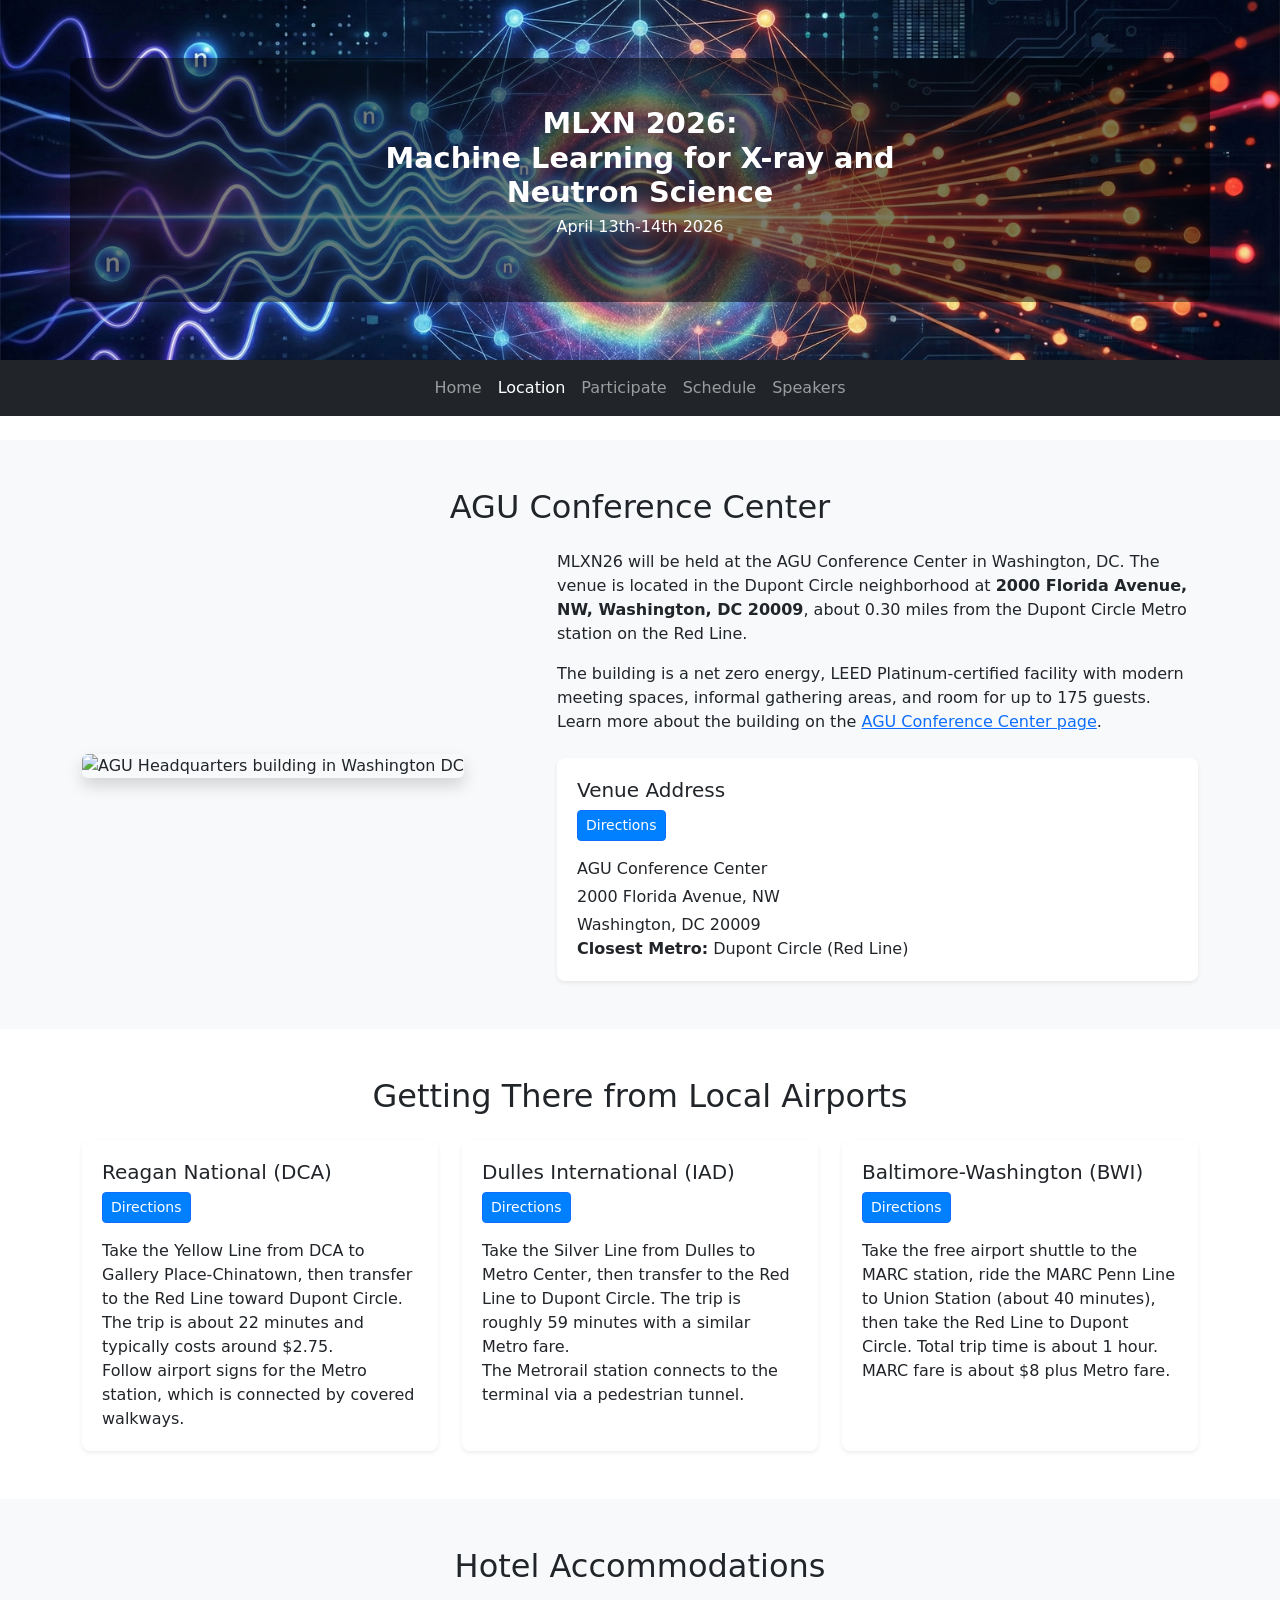
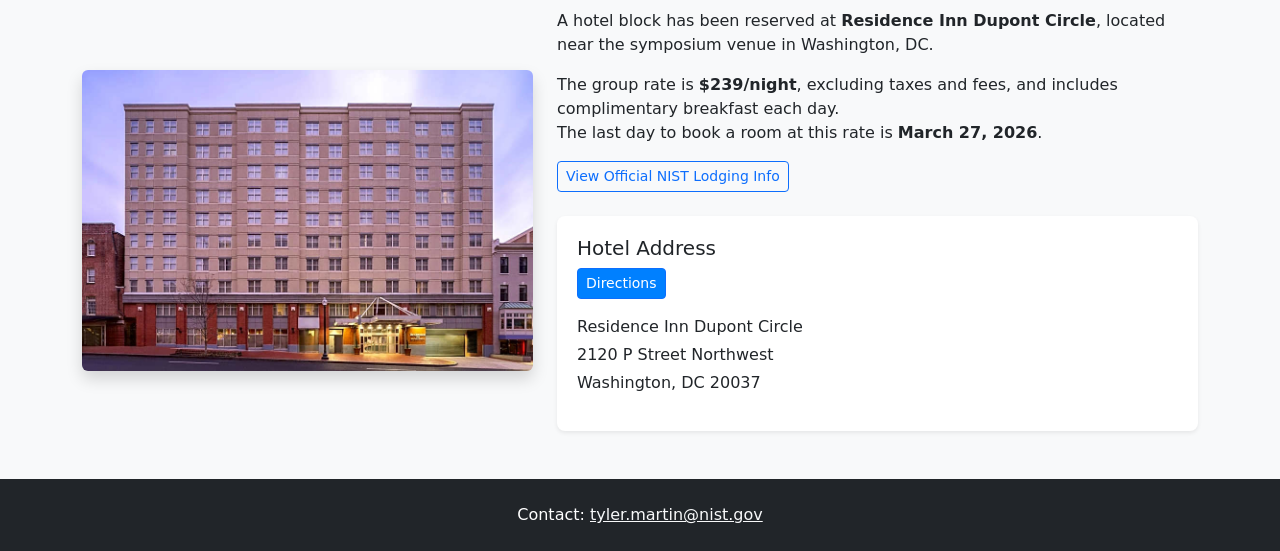
==== commit c9457021: "feat: remove registration link from multiple pages for updated content" ====
--- a/location.html
+++ b/location.html
@@ -31,9 +31,6 @@
         <div class="container text-white py-5">
             <h1 class="display-4 fw-bold">MLXN 2026:<br/> Machine Learning for X-ray and <br/> Neutron Science</h1>
             <p class="lead"> April 13th-14th 2026 </p>
-            <div class="mt-3">
-                <a href="https://www.nist.gov/news-events/events/2026/04/mlxn-machine-learning-x-ray-and-neutron-scattering" rel="external" class="btn btn-primary btn-lg">Register</a>
-            </div>
         </div>
     </header>
 
--- a/styles.css
+++ b/styles.css
@@ -480,9 +480,7 @@
 
 .agenda-day-track {
     position: relative;
-    display: grid;
-    grid-template-rows: repeat(var(--agenda-slot-count, 26), var(--agenda-slot-height));
-    gap: 0;
+    min-height: calc(var(--agenda-slot-count, 26) * var(--agenda-slot-height));
     padding: 0;
     background:
         repeating-linear-gradient(
@@ -500,7 +498,9 @@
 }
 
 .agenda-event {
-    position: relative;
+    position: absolute;
+    left: 0;
+    right: 0;
     z-index: 1;
     display: flex;
     flex-direction: column;
@@ -518,6 +518,13 @@
     transition: transform 0.16s ease, box-shadow 0.16s ease, filter 0.16s ease;
 }
 
+.agenda-event-compact {
+    padding: 0.1rem 0.35rem;
+    gap: 0;
+    font-size: 0.72rem;
+    line-height: 1.05;
+}
+
 .agenda-event:hover,
 .agenda-event:focus-visible {
     z-index: 2;
